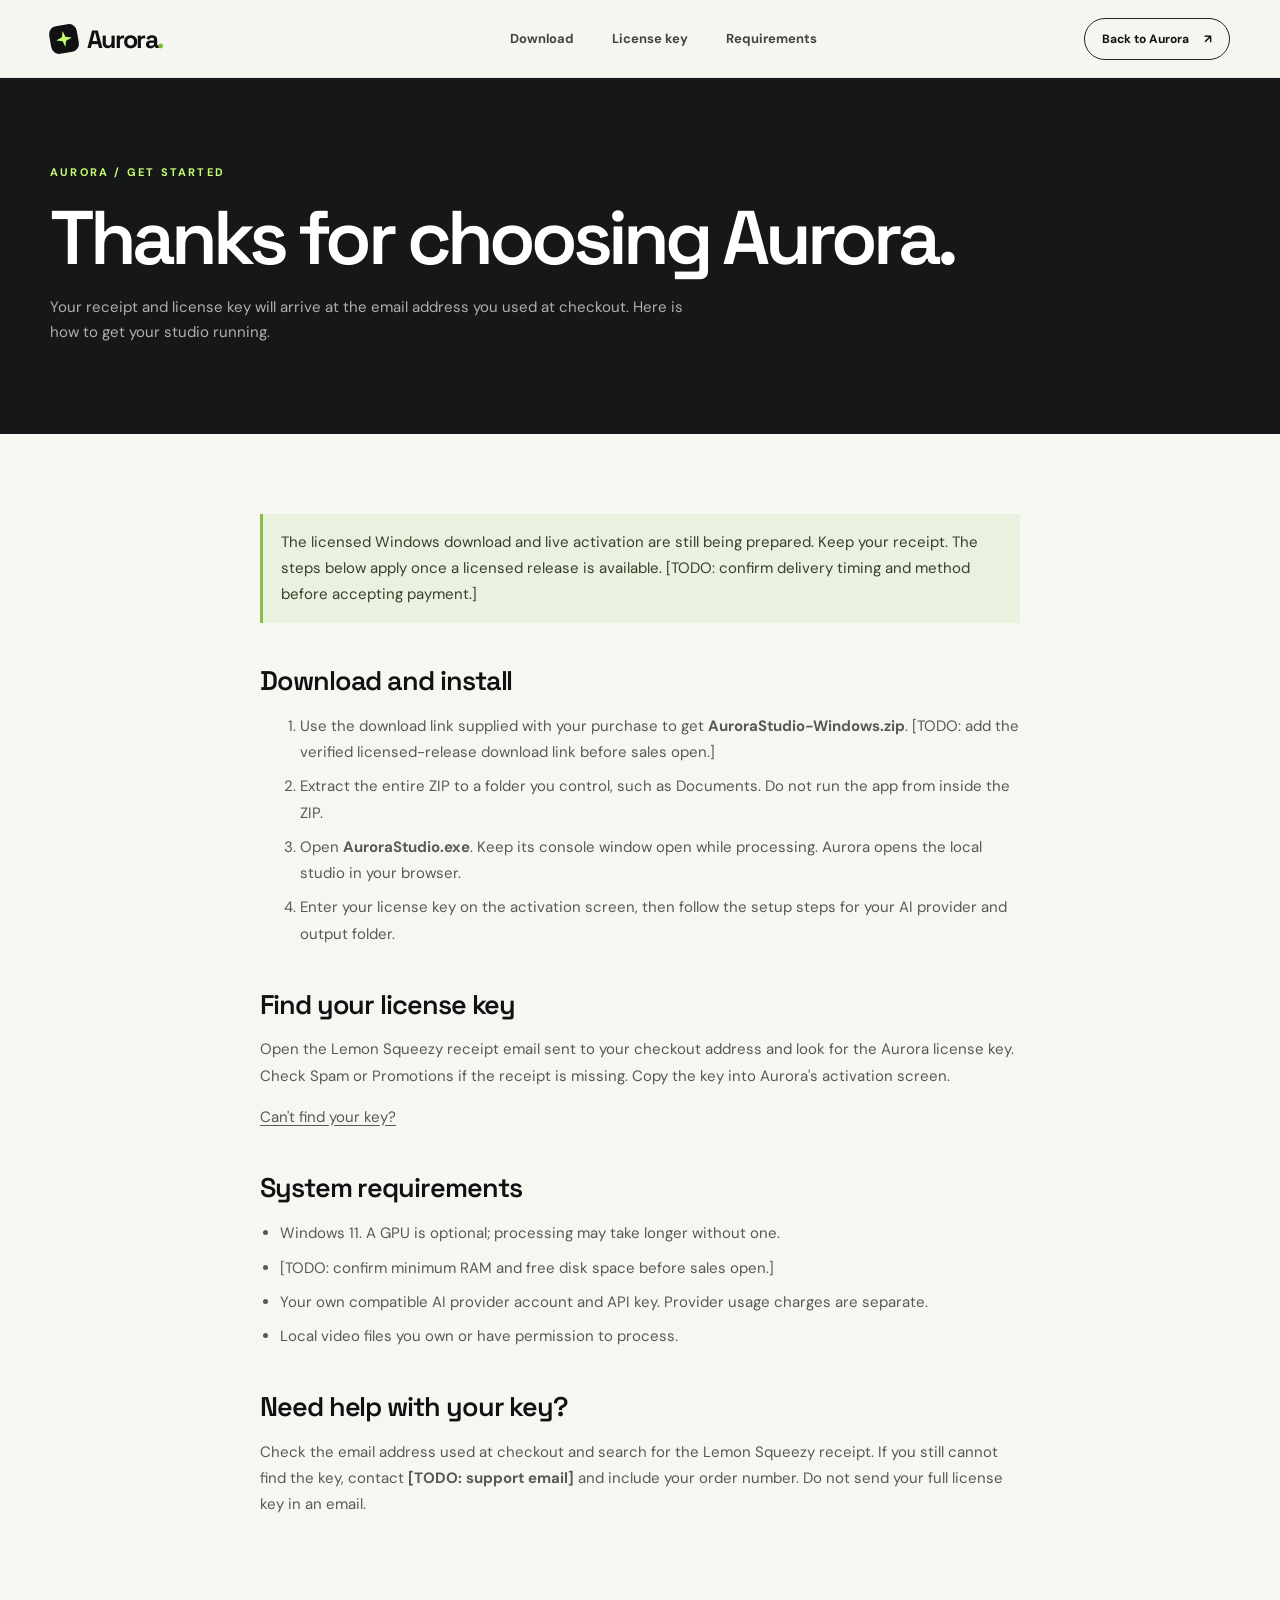
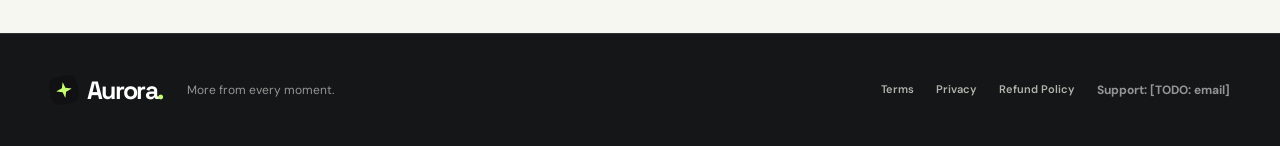
==== landing/thanks/index.html @ 986b6c2c "Connect Aurora landing page to live checkout" ====
<!doctype html>
<html lang="en">
<head>
  <meta charset="utf-8">
  <meta name="viewport" content="width=device-width, initial-scale=1">
  <meta name="theme-color" content="#101012">
  <meta name="description" content="Next steps for downloading and activating Aurora Clips after purchase.">
  <link rel="canonical" href="https://dinethnethsaramusic-code.github.io/aurora-landing/thanks/">
  <title>Thanks for choosing Aurora — Download and license</title>
  <link rel="icon" href="../favicon.svg" type="image/svg+xml">
  <link rel="preconnect" href="https://fonts.googleapis.com">
  <link rel="preconnect" href="https://fonts.gstatic.com" crossorigin>
  <link href="https://fonts.googleapis.com/css2?family=DM+Sans:wght@400;500;600;700&family=Space+Grotesk:wght@400;500;600;700&display=swap" rel="stylesheet">
  <link rel="stylesheet" href="../style.css">
  <link rel="stylesheet" href="../extras.css?v=2">
</head>
<body>
  <a class="skip-link" href="#main">Skip to content</a>
  <header class="site-header"><div class="wrap nav"><a class="brand" href="../index.html" aria-label="Aurora home"><span class="brand-mark" aria-hidden="true"><span></span></span><span>Aurora<span class="brand-dot">.</span></span></a><nav aria-label="Main navigation"><a href="#download">Download</a><a href="#license-key">License key</a><a href="#requirements">Requirements</a></nav><a class="nav-cta" href="../index.html">Back to Aurora <span aria-hidden="true">↗</span></a></div></header>
  <main id="main">
    <section class="legal-hero"><div class="wrap"><span class="kicker">AURORA / GET STARTED</span><h1>Thanks for choosing Aurora.</h1><p>Your receipt and license key will arrive at the email address you used at checkout. Here is how to get your studio running.</p></div></section>
    <article class="wrap legal-body">
      <p class="legal-alert">The licensed Windows download and live activation are still being prepared. Keep your receipt. The steps below apply once a licensed release is available. [TODO: confirm delivery timing and method before accepting payment.]</p>
      <h2 id="download">Download and install</h2>
      <ol>
        <li>Use the download link supplied with your purchase to get <strong>AuroraStudio-Windows.zip</strong>. [TODO: add the verified licensed-release download link before sales open.]</li>
        <li>Extract the entire ZIP to a folder you control, such as Documents. Do not run the app from inside the ZIP.</li>
        <li>Open <strong>AuroraStudio.exe</strong>. Keep its console window open while processing. Aurora opens the local studio in your browser.</li>
        <li>Enter your license key on the activation screen, then follow the setup steps for your AI provider and output folder.</li>
      </ol>
      <h2 id="license-key">Find your license key</h2>
      <p>Open the Lemon Squeezy receipt email sent to your checkout address and look for the Aurora license key. Check Spam or Promotions if the receipt is missing. Copy the key into Aurora's activation screen.</p>
      <p><a href="#key-help">Can't find your key?</a></p>
      <h2 id="requirements">System requirements</h2>
      <ul>
        <li>Windows 11. A GPU is optional; processing may take longer without one.</li>
        <li>[TODO: confirm minimum RAM and free disk space before sales open.]</li>
        <li>Your own compatible AI provider account and API key. Provider usage charges are separate.</li>
        <li>Local video files you own or have permission to process.</li>
      </ul>
      <h2 id="key-help">Need help with your key?</h2>
      <p>Check the email address used at checkout and search for the Lemon Squeezy receipt. If you still cannot find the key, contact <strong>[TODO: support email]</strong> and include your order number. Do not send your full license key in an email.</p>
    </article>
  </main>
  <footer class="footer legal-footer"><div class="wrap footer-inner"><a class="brand" href="../index.html"><span class="brand-mark" aria-hidden="true"><span></span></span><span>Aurora<span class="brand-dot">.</span></span></a><p>More from every moment.</p><nav class="footer-links" aria-label="Legal and support"><a href="../terms.html">Terms</a><a href="../privacy.html">Privacy</a><a href="../refund.html">Refund Policy</a><a href="#key-help">Support: [TODO: email]</a></nav></div></footer>
</body>
</html>
---- landing/style.css ----
:root{--ink:#111114;--paper:#f7f7f2;--muted:#66676a;--lime:#c5ff70;--line:#deded8}*{box-sizing:border-box}html{scroll-behavior:smooth}body{margin:0;background:var(--paper);color:var(--ink);font-family:'DM Sans',sans-serif}a{color:inherit;text-decoration:none}button,a,summary{ -webkit-tap-highlight-color:transparent}a:focus-visible,summary:focus-visible{outline:3px solid #6eb000;outline-offset:4px}.wrap{width:min(1180px,calc(100% - 64px));margin:auto}.skip-link{position:absolute;z-index:20;top:-60px;left:20px;padding:12px;background:var(--lime)}.skip-link:focus{top:10px}.site-header{height:78px;border-bottom:1px solid #e9e9e4;background:rgba(247,247,242,.94);position:relative;z-index:5}.nav{height:100%;display:flex;align-items:center;justify-content:space-between;gap:24px}.brand{display:inline-flex;align-items:center;gap:9px;font-family:'Space Grotesk',sans-serif;font-weight:700;font-size:25px;letter-spacing:-1.7px;white-space:nowrap}.brand-dot{color:#7dbd35}.brand-mark{width:28px;height:28px;display:grid;place-items:center;background:var(--ink);border-radius:8px;transform:rotate(-10deg)}.brand-mark span{width:16px;height:16px;background:var(--lime);clip-path:polygon(50% 0,61% 37%,100% 50%,61% 63%,50% 100%,39% 63%,0 50%,39% 37%)}.nav nav{display:flex;gap:38px;margin-left:80px}.nav nav a{font-size:13px;font-weight:700;color:#444}.nav nav a:hover,.text-link:hover,.footer a:hover{color:#6d9e27}.nav-cta{font-size:12px;font-weight:700;border:1px solid #242424;border-radius:999px;padding:12px 17px;white-space:nowrap}.nav-cta span{margin-left:12px}.nav-cta:hover{background:var(--ink);color:#fff}.hero{min-height:680px;display:grid;grid-template-columns:48% 52%;align-items:center;gap:10px;padding-top:35px;padding-bottom:68px}.hero-copy{position:relative;z-index:2}.eyebrow,.kicker,.step-number,.card-eyebrow{font-size:11px;font-weight:700;letter-spacing:.2em}.eyebrow{display:flex;align-items:center;gap:11px;color:#444}.pulse{width:8px;height:8px;border-radius:50%;background:#8fcf39;box-shadow:0 0 0 5px #d8efbc}.hero h1,.section h2,.availability h2{font-family:'Space Grotesk',sans-serif;letter-spacing:-.065em;line-height:1.01}.hero h1{font-size:clamp(60px,6.1vw,91px);margin:25px 0 24px;font-weight:600;white-space:nowrap}.hero h1 em,.section h2 em{font-style:normal;color:#8bbc45}.hero-lead{font-size:17px;line-height:1.7;max-width:510px;color:#5a5b5c}.hero-actions{display:flex;align-items:center;gap:30px;margin-top:33px}.button{display:inline-flex;align-items:center;justify-content:space-between;gap:34px;border-radius:999px;padding:17px 23px;font-weight:700;font-size:13px;transition:transform .2s,background .2s}.button:hover{transform:translateY(-3px)}.button-primary{background:var(--ink);color:#fff}.button-primary:hover{background:#333}.text-link{font-size:13px;font-weight:700;text-decoration:underline;text-underline-offset:5px}.text-link span{margin-left:8px}.hero-note{font-size:11px;letter-spacing:.08em;color:#8a8b87;margin-top:57px;display:flex;align-items:center;gap:12px;text-transform:uppercase;font-weight:700}.note-rule{width:26px;height:1px;background:#aaa}.hero-art{height:560px;position:relative;overflow:visible;margin-left:10px}.orbit{position:absolute;border:1px solid #e5e6d9;border-radius:50%;left:10%;top:1%;width:550px;height:550px}.orbit-two{left:23%;top:14%;width:410px;height:410px}.source-card,.clip{position:absolute;background:#171719;border:6px solid #171719;box-shadow:0 24px 48px rgba(28,30,24,.16);overflow:hidden}.source-card{width:300px;height:212px;border-radius:13px;left:5%;top:33%;transform:rotate(-8deg);z-index:2}.source-top{height:27px;background:#171719;color:#e5e5e5;display:flex;align-items:center;justify-content:space-between;font-size:8px;font-weight:700;letter-spacing:.1em;padding:0 7px}.source-icon{color:var(--lime);font-size:12px}.source-scene{height:137px;background:radial-gradient(circle at 65% 25%,#a68f8e 0,#62605d 24%,#292c2d 55%,#111518 100%);position:relative;overflow:hidden}.scene-glow{position:absolute;width:160px;height:160px;background:#f8b69466;filter:blur(32px);right:5%;top:10%}.scene-person{position:absolute;width:80px;height:115px;background:linear-gradient(#292b2d 0 33%,#171a1c 35%);border-radius:45px 45px 14px 14px;left:41%;top:25%}.scene-person:before{content:'';position:absolute;width:52px;height:57px;background:#9b7267;border-radius:50%;left:13px;top:-21px}.source-caption{position:absolute;bottom:14px;width:100%;text-align:center;color:#fff;font-family:'Space Grotesk';font-size:17px;line-height:.95;font-weight:700;text-shadow:0 2px 7px #000}.source-timeline{height:24px;background:#27282a;display:flex;align-items:center;gap:5px;padding:0 7px}.source-timeline span{height:4px;background:var(--lime);width:68px;border-radius:4px}.source-timeline i{height:4px;background:#777;width:58px;border-radius:4px}.connector{position:absolute;border-top:2px dashed #a7c879;z-index:0}.connector-a{width:170px;left:50%;top:38%;transform:rotate(-28deg)}.connector-b{width:145px;left:51%;top:56%}.connector-c{width:175px;left:49%;top:69%;transform:rotate(25deg)}.clip{width:112px;height:215px;border-radius:14px;z-index:3}.clip-one{left:66%;top:9%;transform:rotate(10deg)}.clip-two{left:75%;top:39%;transform:rotate(-6deg)}.clip-three{left:60%;top:69%;transform:rotate(8deg)}.clip-num{height:24px;background:#171719;color:var(--lime);font-size:9px;font-weight:700;padding:6px}.clip-visual{height:155px;position:relative;background:radial-gradient(circle at 50% 36%,#cf987c 0,#775447 20%,#373b3c 44%,#1d2528 72%);overflow:hidden}.clip-visual.alt{background:radial-gradient(circle at 48% 30%,#bb9b83 0,#6c584e 24%,#52616a 47%,#1a292c 80%)}.clip-visual.third{background:radial-gradient(circle at 52% 29%,#d4ad8b 0,#6c5248 23%,#555354 47%,#262128 80%)}.clip-head{position:absolute;top:39px;left:32px;width:50px;height:90px;border-radius:40px 40px 10px 10px;background:#1f2021}.clip-head:before{content:'';position:absolute;width:34px;height:40px;border-radius:50%;top:-14px;left:8px;background:#ae7c69}.clip-caption{position:absolute;bottom:16px;left:0;right:0;text-align:center;color:#fff;font-size:13px;line-height:1.01;font-weight:700;font-family:'Space Grotesk';text-shadow:0 2px 5px #000}.clip-caption b{color:var(--lime)}.clip-foot{display:flex;justify-content:space-between;padding:7px 3px;color:#aaa;font-size:7px;font-weight:700}.art-label{position:absolute;left:15%;bottom:0;font-size:10px;font-weight:700;letter-spacing:.15em;color:#879071;white-space:nowrap}.spark{font-size:20px;vertical-align:middle;color:#9dc762;margin-right:8px}.statement{background:var(--lime)}.statement-inner{min-height:113px;display:flex;justify-content:space-between;align-items:center;gap:20px}.statement p{font-family:'Space Grotesk';font-weight:600;font-size:26px;letter-spacing:-.05em;margin:0}.statement span{font-size:12px;font-weight:700;color:#4c6535}.section{padding-top:120px;padding-bottom:120px}.section-heading{display:grid;grid-template-columns:1fr 1fr;align-items:end}.kicker{color:#78934f}.section h2,.availability h2{font-size:clamp(47px,5.1vw,70px);font-weight:600;margin:17px 0}.section-heading .kicker{grid-column:1/-1}.section-heading p{max-width:350px;justify-self:end;font-size:16px;color:var(--muted);line-height:1.7}.steps{display:grid;grid-template-columns:repeat(4,1fr);gap:14px;margin-top:54px}.step{border:1px solid var(--line);border-radius:15px;padding:25px 22px 27px;min-height:279px;background:#fff}.step-number{color:#929691;font-size:10px}.step-icon{height:68px;width:68px;margin-top:26px;border-radius:16px;background:#edf5df;display:grid;place-items:center;font-family:'Space Grotesk';font-size:29px;font-weight:600;color:#628f29}.step h3,.details h3{font-family:'Space Grotesk';font-size:20px;letter-spacing:-.04em;margin:24px 0 8px}.step p,.details p{color:#686b67;font-size:13px;line-height:1.6;margin:0}.feature-section{background:#161719;color:#fff;padding:110px 0}.feature-grid{display:grid;grid-template-columns:1fr 1fr;gap:65px;align-items:center}.feature-copy h2{font-family:'Space Grotesk';font-size:clamp(42px,4.6vw,67px);letter-spacing:-.06em;line-height:1.06;margin:18px 0 25px}.feature-copy h2 em{font-style:normal;color:var(--lime)}.feature-copy>p{max-width:460px;color:#a4a5a4;line-height:1.75;font-size:15px}.feature-list{list-style:none;padding:0;margin:35px 0 0;border-top:1px solid #3a3b3d}.feature-list li{border-bottom:1px solid #3a3b3d;padding:15px 0;font-size:14px;font-weight:600}.feature-list span{color:var(--lime);margin-right:12px}.feature-display{position:relative;border:1px solid #494b4b;border-radius:18px;overflow:hidden;box-shadow:0 30px 70px #0006;background:#202224;transform:rotate(2deg)}.display-bar{height:37px;display:flex;align-items:center;justify-content:space-between;border-bottom:1px solid #3c3d3f;padding:0 15px;font-size:8px;color:#aaa;letter-spacing:.13em}.display-dots{display:flex;gap:4px}.display-dots i{width:6px;height:6px;border-radius:50%;background:#67696a}.display-body{display:flex;min-height:350px}.display-sidebar{width:47px;border-right:1px solid #3c3d3f;display:flex;flex-direction:column;align-items:center;gap:22px;padding-top:24px;color:#6d7070}.display-sidebar .side-active{color:var(--lime)}.display-main{flex:1;padding:22px}.display-title{display:flex;align-items:center;justify-content:space-between;font-family:'Space Grotesk';font-weight:600;font-size:17px}.display-title small{font:700 8px 'DM Sans';color:#727676;letter-spacing:.1em}.display-clips{display:flex;gap:14px;margin-top:24px}.mini-clip{width:43%;background:#2e3030;border-radius:8px;overflow:hidden}.mini-scene{height:165px;background:radial-gradient(circle at 50% 30%,#a88e80,#3a4342 43%,#20272b 80%);display:grid;place-content:center;text-align:center;font:700 20px/1 'Space Grotesk';text-shadow:0 2px 8px #000}.mini-scene b{color:var(--lime)}.mini-clip.second .mini-scene{background:radial-gradient(circle at 50% 30%,#ad8e73,#56514e 43%,#272127 80%)}.mini-clip>span{display:block;padding:11px;font-size:9px;color:#bbb}.display-wave{height:50px;margin-top:19px;padding:5px;display:flex;gap:4px;align-items:center;background:#292d2b;border-radius:6px}.display-wave span{flex:1;height:25px;background:var(--lime);opacity:.65;border-radius:4px}.display-wave span:nth-child(3n){height:12px}.display-wave span:nth-child(4n){height:35px}.display-wave span:nth-child(5n){height:18px}.mock-label{position:absolute;bottom:10px;right:13px;color:#a6aaa5;font-size:7px;letter-spacing:.1em}.details{display:grid;grid-template-columns:38% 62%;gap:35px}.details-intro h2{font-size:clamp(42px,4vw,61px)}.details-grid{display:grid;grid-template-columns:repeat(3,1fr);gap:20px}.details-grid article{border-top:1px solid #bfc3b8;padding-top:22px}.detail-symbol{font-size:30px;color:#83b949}.details h3{margin:55px 0 10px}.availability{background:#dcefc2;padding:95px 0}.availability-inner{display:grid;grid-template-columns:1fr 390px;gap:90px;align-items:center}.availability h2{margin:24px 0}.availability p{font-size:16px;line-height:1.7;color:#516047;max-width:520px}.availability-card{background:#161719;color:#fff;border-radius:18px;padding:30px;min-height:360px;display:flex;flex-direction:column}.card-eyebrow{font-size:10px;color:#9fa69b}.card-mark{color:var(--lime);font-size:66px;line-height:1;margin:29px 0 8px}.availability-card h3{font-family:'Space Grotesk';font-size:28px;letter-spacing:-.05em;margin:0}.availability-card p{font-size:13px;color:#aeb1ab;line-height:1.6;margin:8px 0 25px}.button-light{background:var(--lime);color:#171719;margin-top:auto;align-self:flex-start}.button-light:hover{background:#ddffaf}.faq{display:grid;grid-template-columns:35% 65%;gap:45px}.faq-list{border-top:1px solid var(--line)}.faq details{border-bottom:1px solid var(--line);padding:21px 0}.faq summary{cursor:pointer;list-style:none;font-family:'Space Grotesk';font-size:18px;font-weight:600;display:flex;justify-content:space-between;gap:20px}.faq summary::-webkit-details-marker{display:none}.faq summary span{font-size:24px;font-weight:400;line-height:1;transition:transform .2s}.faq details[open] summary span{transform:rotate(45deg)}.faq details p{max-width:610px;color:#666b63;font-size:14px;line-height:1.75;margin:15px 0 4px}.footer{background:#151617;color:#fff;padding:36px 0}.footer-inner{display:flex;align-items:center;justify-content:space-between}.footer .brand-dot{color:var(--lime)}.footer p,.footer a:last-child{font-size:12px;color:#929795}.footer a:last-child{font-weight:700}@media(max-width:1000px){.nav nav{margin-left:0;gap:20px}.hero{grid-template-columns:1fr;padding-top:75px}.hero h1{font-size:clamp(58px,9vw,90px)}.hero-art{width:min(600px,100%);margin:30px auto 0}.feature-grid{gap:30px}.details{grid-template-columns:1fr}.availability-inner{gap:30px}}@media(max-width:700px){.wrap{width:min(100% - 36px,560px)}.site-header{height:68px}.brand{font-size:22px}.nav nav{display:none}.nav-cta{font-size:10px;padding:10px 12px}.nav-cta span{display:none}.hero{padding-top:60px;padding-bottom:55px;min-height:0;overflow:hidden}.hero h1{font-size:clamp(48px,12vw,72px);white-space:normal}.hero-lead{font-size:15px}.hero-actions{gap:18px;flex-wrap:wrap}.button{padding:15px 20px}.hero-note{margin-top:40px}.hero-art{transform:scale(.75);transform-origin:top left;width:600px;height:425px;margin:30px 0 -80px;left:calc((100% - 450px)/2)}.statement-inner{display:block;padding-top:25px;padding-bottom:26px;min-height:0}.statement p{font-size:23px;margin-bottom:7px}.statement span{font-size:11px}.section{padding-top:77px;padding-bottom:77px}.section-heading,.feature-grid,.availability-inner,.faq{display:block}.section h2,.availability h2{font-size:clamp(42px,10vw,60px)}.section-heading p{max-width:unset}.steps{grid-template-columns:1fr 1fr;margin-top:35px}.step{min-height:235px;padding:18px}.step-icon{height:50px;width:50px;font-size:23px;margin-top:19px}.step h3{font-size:17px;margin-top:18px}.step p{font-size:12px}.feature-section{padding:75px 0}.feature-display{margin-top:55px}.details-grid{grid-template-columns:1fr;gap:24px;margin-top:34px}.details h3{margin:20px 0 8px}.availability{padding:70px 0}.availability-card{margin-top:40px}.faq-list{margin-top:35px}.footer-inner{gap:20px;flex-wrap:wrap}.footer p{display:none}}@media(max-width:430px){.hero-art{transform:scale(.58);height:330px;margin-bottom:-120px;left:calc((100% - 348px)/2)}.hero-actions .text-link{font-size:12px}.steps{grid-template-columns:1fr}.step{min-height:0}.display-main{padding:12px}.mini-scene{height:130px;font-size:15px}.display-title{font-size:13px}.display-title small{display:none}}
---- landing/extras.css ----
.availability-card .price{font-family:'Space Grotesk',sans-serif;font-size:25px;line-height:1.2;color:var(--lime);font-weight:700;margin:13px 0 15px}.price span{font:600 12px 'DM Sans',sans-serif;color:#b5b9b0;margin-left:6px}.included{list-style:none;padding:0;margin:0 0 12px;border-top:1px solid #3a3c3c}.included li{padding:10px 0 10px 22px;border-bottom:1px solid #3a3c3c;color:#e8eae5;font-size:12px;line-height:1.45;position:relative}.included li:before{content:'✓';position:absolute;left:0;color:var(--lime)}.availability-card .buy-placeholder{margin-top:12px;cursor:not-allowed;opacity:.65}.checkout-note{display:block;color:#aaa;margin-top:10px;font-size:11px}.requirements{max-width:540px;margin-top:27px;padding-top:22px;border-top:1px solid #accb8b}.requirements h3{font-family:'Space Grotesk';font-size:20px;margin:0 0 8px}.requirements p{font-size:13px;margin:0}.waitlist-section{background:#efefe9;padding:72px 0;border-bottom:1px solid var(--line)}.waitlist-inner{display:grid;grid-template-columns:1fr 1fr;gap:60px;align-items:center}.waitlist-section h2{font:600 clamp(34px,3.6vw,50px)/1.1 'Space Grotesk';letter-spacing:-.06em;margin:14px 0}.waitlist-section p{font-size:14px;line-height:1.7;color:#676c61;max-width:460px}.waitlist-form{background:#fff;padding:23px;border:1px solid var(--line);border-radius:13px}.waitlist-form label{display:block;font-size:12px;font-weight:700;margin-bottom:10px}.waitlist-fields{display:flex;gap:8px}.waitlist-fields input{min-width:0;flex:1;border:1px solid #cfd1c8;border-radius:7px;padding:12px;font:14px 'DM Sans';background:#fff}.waitlist-fields button{border:0;border-radius:7px;padding:12px 17px;background:var(--ink);color:#fff;font:700 12px 'DM Sans';white-space:nowrap}.waitlist-fields button:disabled{opacity:.5;cursor:not-allowed}.waitlist-form small{display:block;margin-top:12px;color:#777b72;font-size:11px;line-height:1.5}.waitlist-form small a,.faq-list p a,.legal-body a{text-decoration:underline;text-underline-offset:3px}.footer-inner{gap:25px}.footer-links{display:flex;flex-wrap:wrap;gap:12px 22px;margin-left:auto}.footer-links a{font-size:11px;color:#b1b4ac;font-weight:600}.legal-hero{background:#161719;color:#fff;padding:82px 0 74px}.legal-hero h1{font:600 clamp(49px,6vw,76px)/1.03 'Space Grotesk';letter-spacing:-.065em;margin:18px 0}.legal-hero p{color:#aeb2a9;line-height:1.65;max-width:650px;font-size:15px}.legal-hero .kicker{color:var(--lime)}.legal-body{max-width:760px;padding-top:65px;padding-bottom:100px}.legal-body h2{font:600 27px/1.2 'Space Grotesk';letter-spacing:-.04em;margin:42px 0 13px}.legal-body p,.legal-body li{font-size:15px;line-height:1.75;color:#565a55}.legal-body ul{padding-left:20px}.legal-body li+li{margin-top:8px}.legal-body .legal-alert{border-left:3px solid #8bbc45;background:#e9f2df;padding:15px 18px;color:#35402b}.legal-body .legal-meta{font-size:12px;color:#82877e;margin:0 0 27px}.legal-body .legal-alert a{color:inherit}.legal-footer{border-top:1px solid #303231}@media(max-width:850px){.waitlist-inner{grid-template-columns:1fr;gap:25px}.footer-inner{align-items:flex-start}.footer-links{width:100%;margin-left:0}.availability-inner{grid-template-columns:1fr}.availability-card{max-width:450px}}@media(max-width:700px){.hero{grid-template-columns:minmax(0,1fr)}.hero-copy{min-width:0}.hero h1{font-size:clamp(40px,11vw,58px)}.waitlist-section{padding:60px 0}.waitlist-fields{flex-direction:column}.waitlist-fields button{min-height:44px}.legal-hero{padding:63px 0 55px}.legal-body{padding-top:45px;padding-bottom:70px}.footer-inner{display:flex;flex-wrap:wrap}}
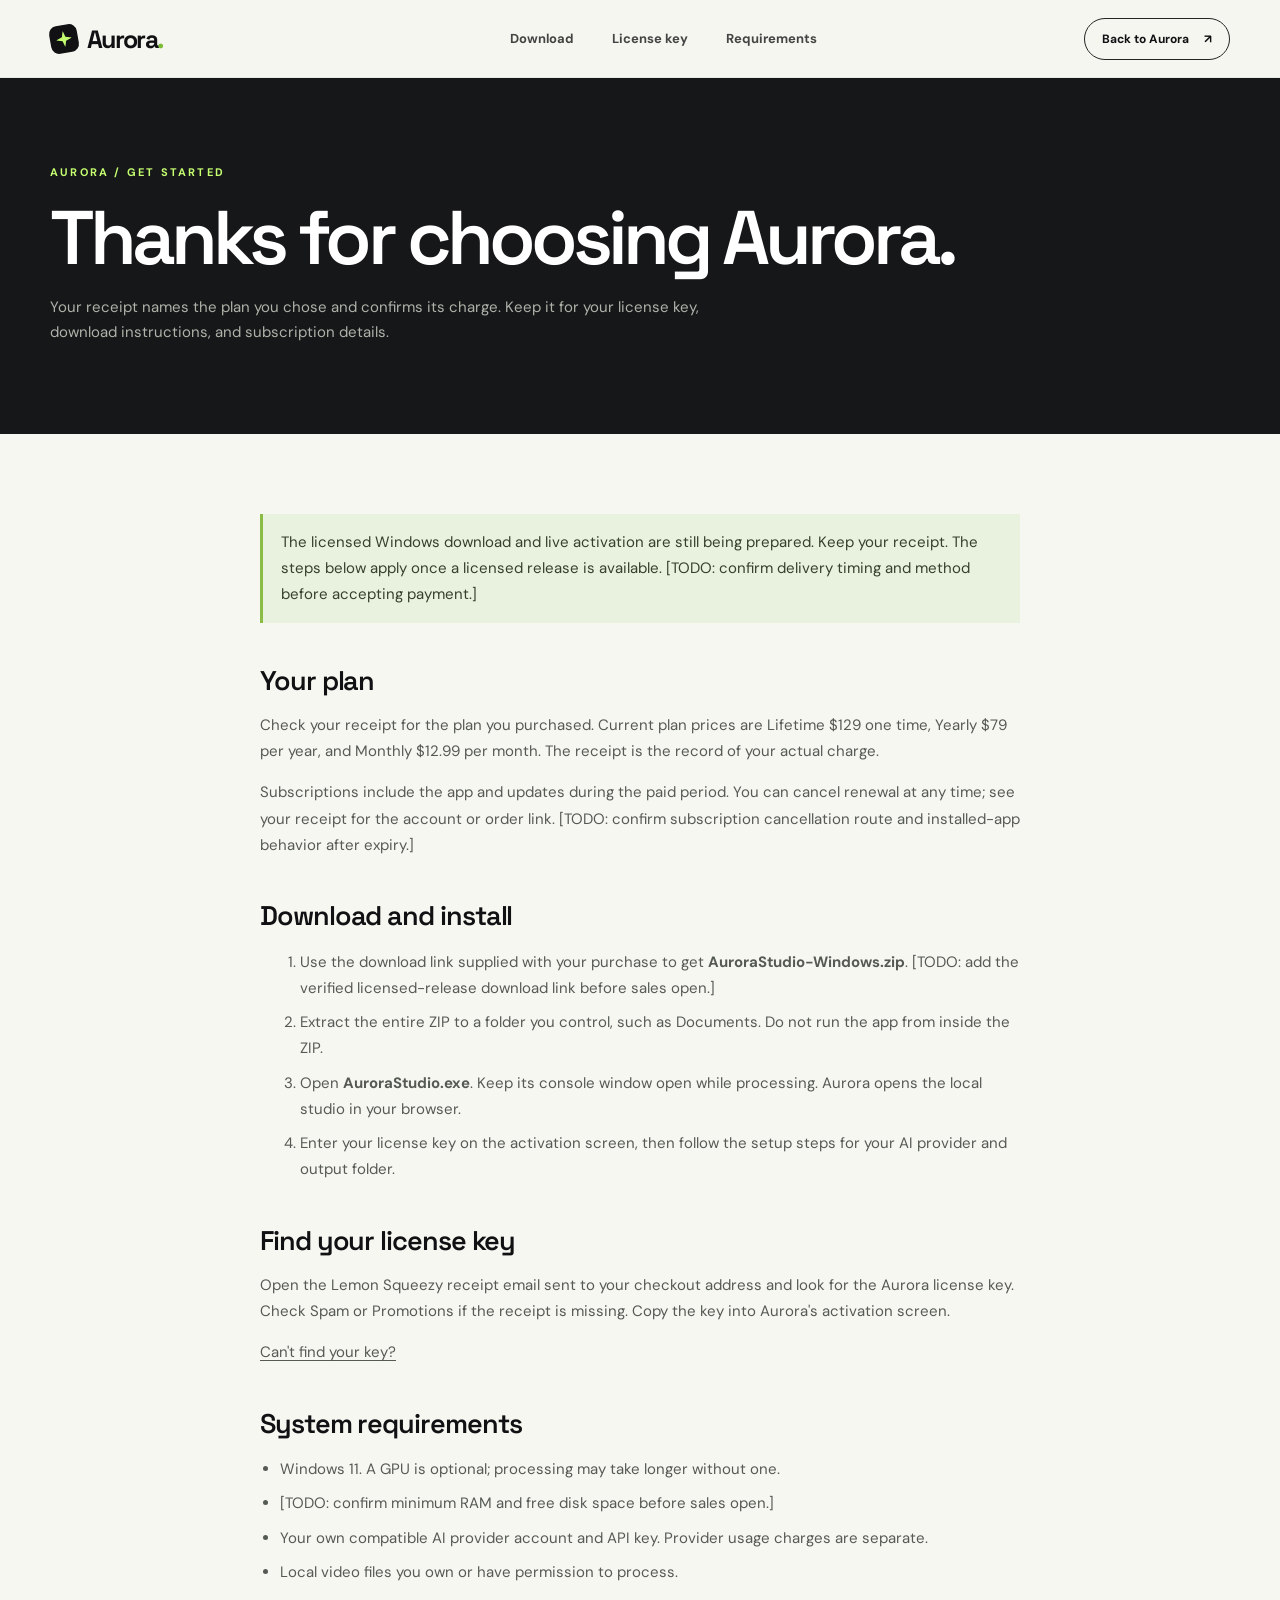
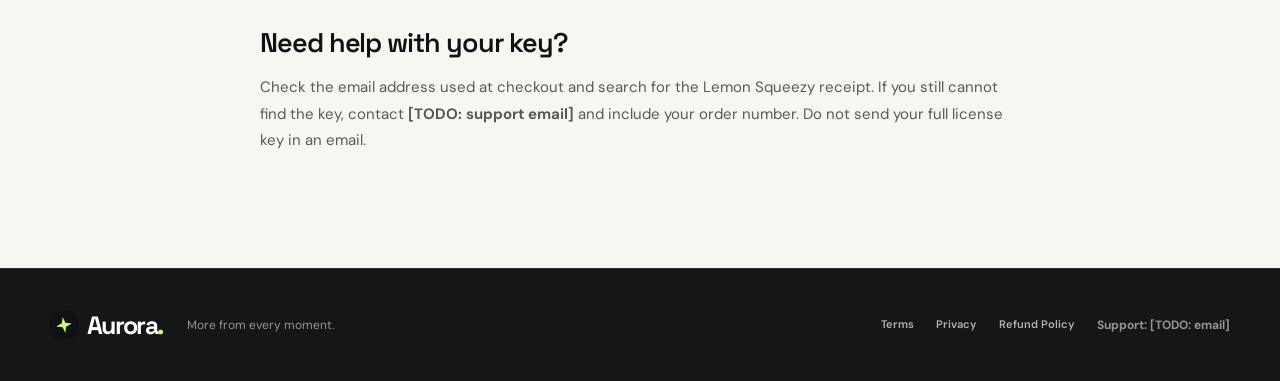
==== commit 4aee6b39: "Centralize Aurora plan pricing and legal copy" ====
--- a/landing/thanks/index.html
+++ b/landing/thanks/index.html
@@ -13,14 +13,17 @@
   <link href="https://fonts.googleapis.com/css2?family=DM+Sans:wght@400;500;600;700&family=Space+Grotesk:wght@400;500;600;700&display=swap" rel="stylesheet">
   <link rel="stylesheet" href="../style.css">
   <link rel="stylesheet" href="../extras.css?v=2">
+  <script src="../config.js" defer></script>
+  <script src="../checkout.js" defer></script>
 </head>
 <body>
   <a class="skip-link" href="#main">Skip to content</a>
   <header class="site-header"><div class="wrap nav"><a class="brand" href="../index.html" aria-label="Aurora home"><span class="brand-mark" aria-hidden="true"><span></span></span><span>Aurora<span class="brand-dot">.</span></span></a><nav aria-label="Main navigation"><a href="#download">Download</a><a href="#license-key">License key</a><a href="#requirements">Requirements</a></nav><a class="nav-cta" href="../index.html">Back to Aurora <span aria-hidden="true">↗</span></a></div></header>
   <main id="main">
-    <section class="legal-hero"><div class="wrap"><span class="kicker">AURORA / GET STARTED</span><h1>Thanks for choosing Aurora.</h1><p>Your receipt and license key will arrive at the email address you used at checkout. Here is how to get your studio running.</p></div></section>
+    <section class="legal-hero"><div class="wrap"><span class="kicker">AURORA / GET STARTED</span><h1>Thanks for choosing Aurora.</h1><p>Your receipt names the plan you chose and confirms its charge. Keep it for your license key, download instructions, and subscription details.</p></div></section>
     <article class="wrap legal-body">
       <p class="legal-alert">The licensed Windows download and live activation are still being prepared. Keep your receipt. The steps below apply once a licensed release is available. [TODO: confirm delivery timing and method before accepting payment.]</p>
+      <h2>Your plan</h2><p>Check your receipt for the plan you purchased. Current plan prices are <span data-plan-name="lifetime">Lifetime</span> <span data-price="lifetime">Price loading</span> one time, <span data-plan-name="yearly">Yearly</span> <span data-price="yearly">Price loading</span> per year, and <span data-plan-name="monthly">Monthly</span> <span data-price="monthly">Price loading</span> per month. The receipt is the record of your actual charge.</p><p>Subscriptions include the app and updates during the paid period. You can cancel renewal at any time; see your receipt for the account or order link. [TODO: confirm subscription cancellation route and installed-app behavior after expiry.]</p>
       <h2 id="download">Download and install</h2>
       <ol>
         <li>Use the download link supplied with your purchase to get <strong>AuroraStudio-Windows.zip</strong>. [TODO: add the verified licensed-release download link before sales open.]</li>
